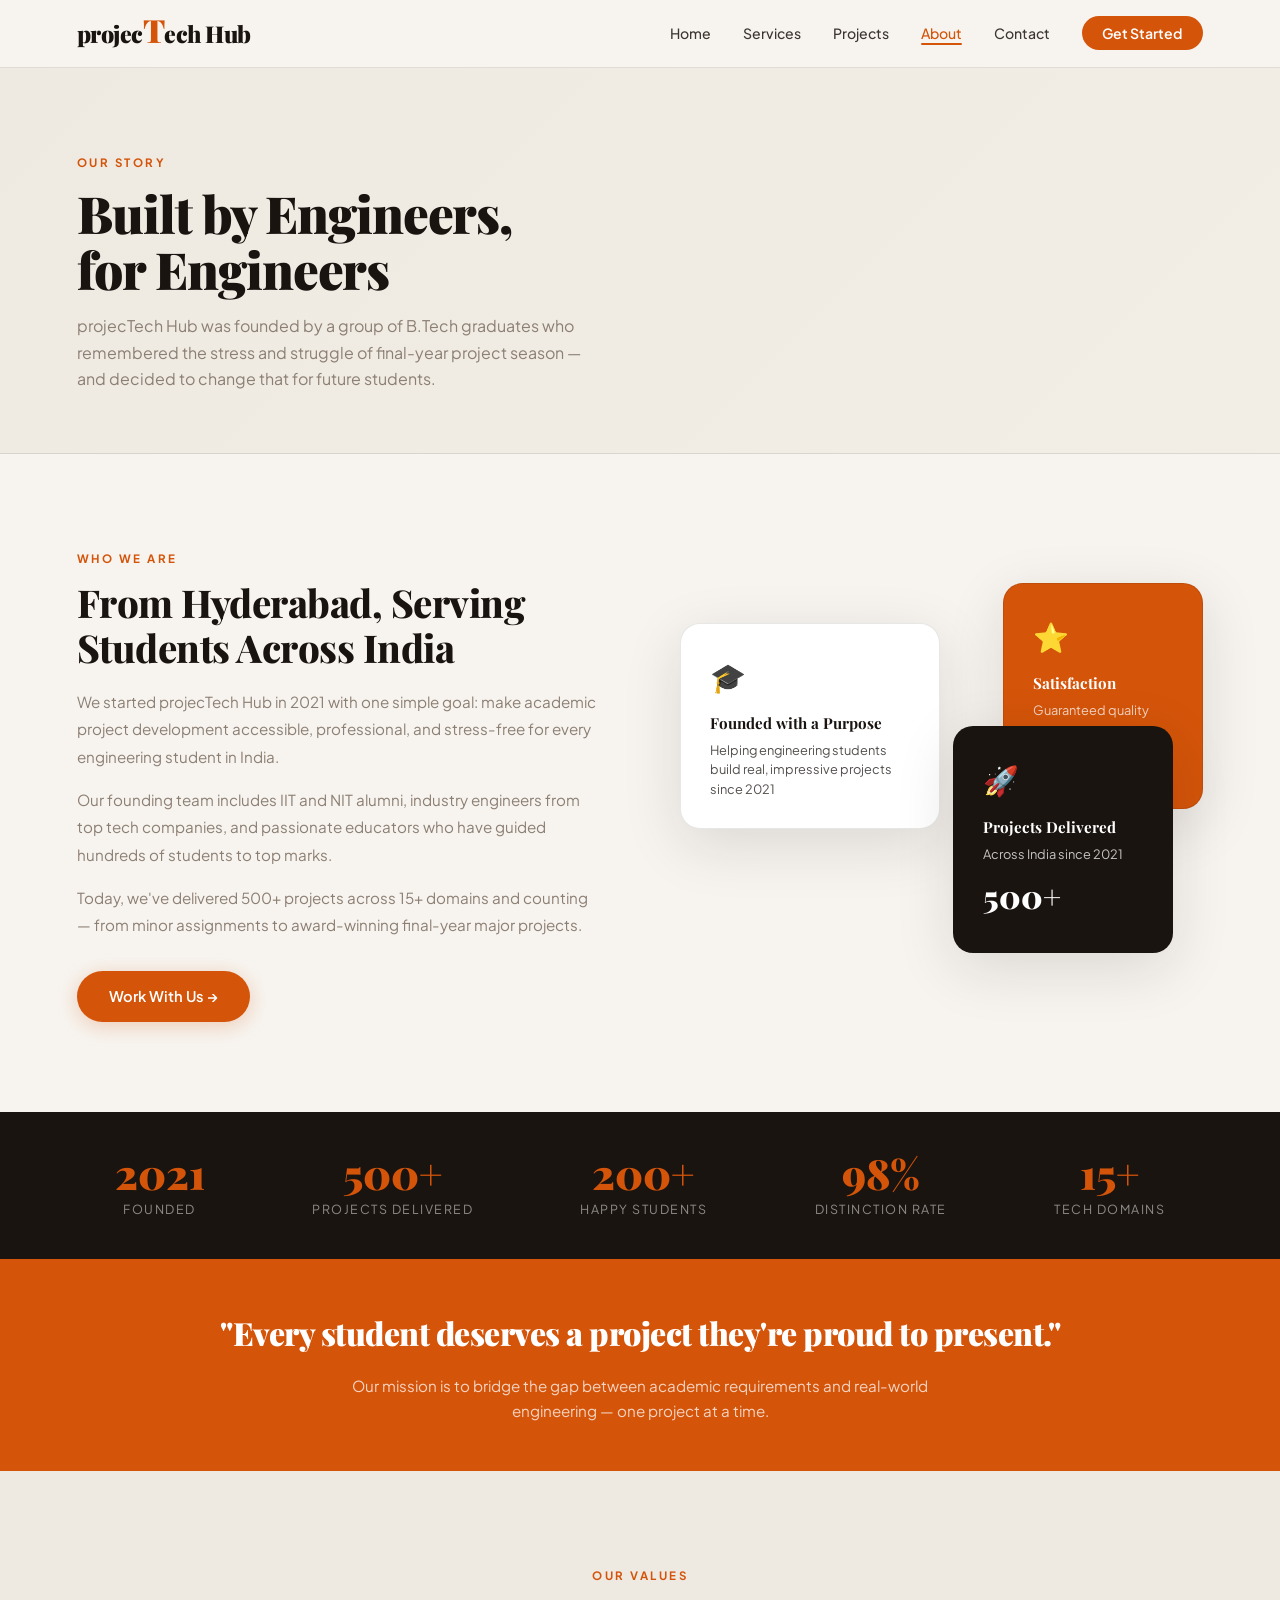
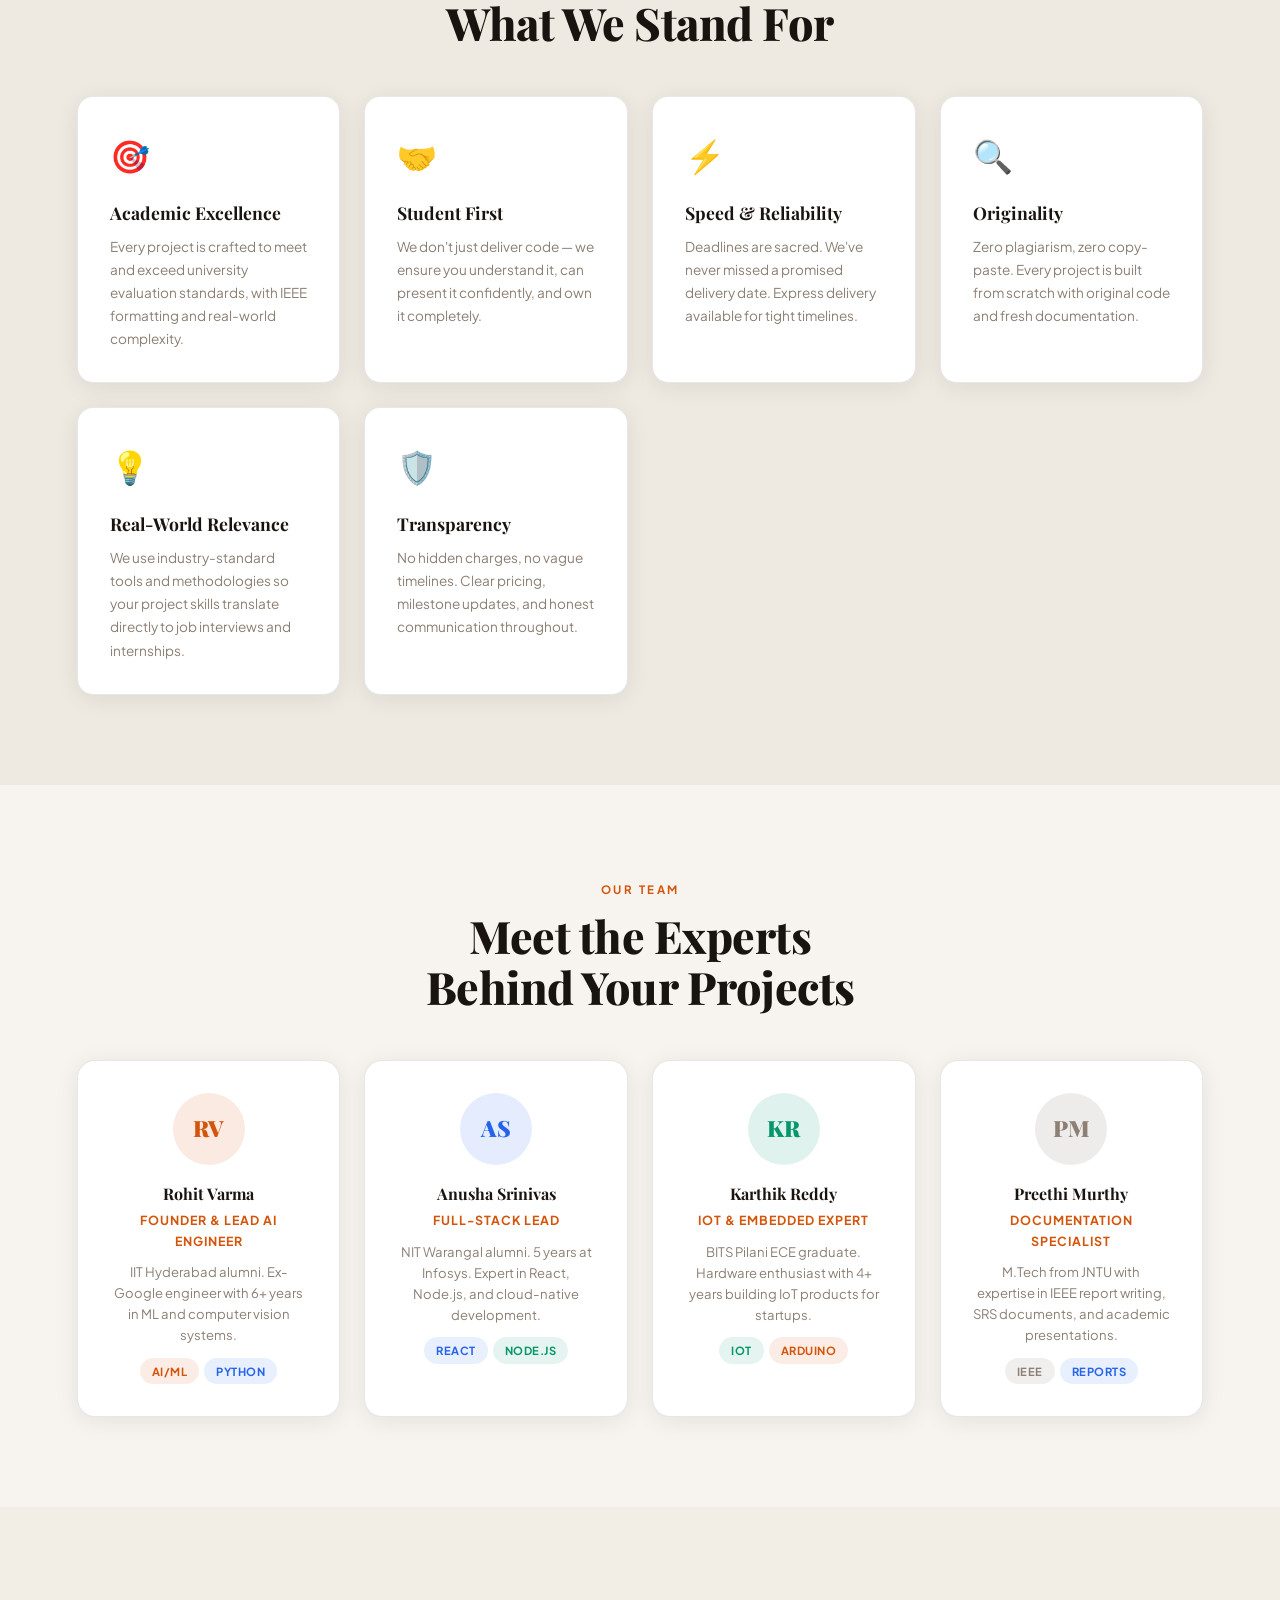
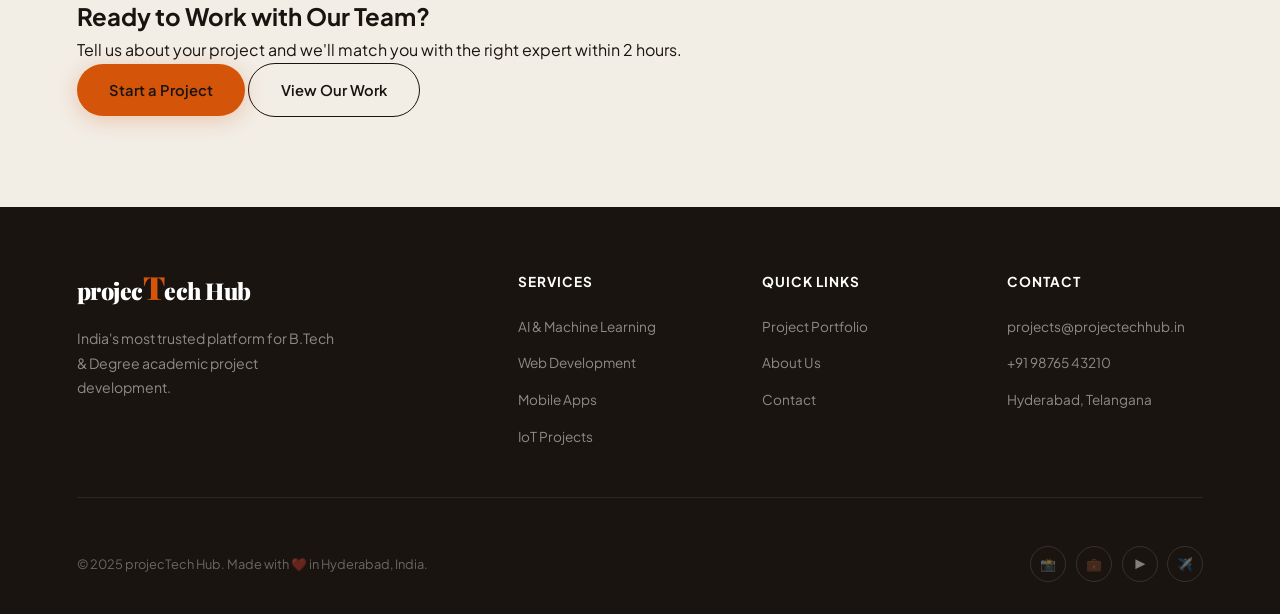
==== about.html @ 81f5f164 "Add files via upload" ====
<!DOCTYPE html>
<html lang="en">
<head>
<meta charset="UTF-8">
<meta name="viewport" content="width=device-width, initial-scale=1.0">
<title>About — projecTech Hub</title>
<link rel="stylesheet" href="style.css">
<style>
.page-hero { background:linear-gradient(135deg,var(--bg2) 0%,var(--surface2) 100%); padding:80px 6% 60px; border-bottom:1px solid var(--border); }
.page-hero h1 { font-family:'Playfair Display',serif; font-size:clamp(2.2rem,4vw,3.5rem); font-weight:900; line-height:1.1; letter-spacing:-1px; margin-bottom:1rem; }
.page-hero p { color:var(--muted); font-size:1rem; max-width:520px; }

/* story */
.story-layout {
  display: grid;
  grid-template-columns: 1fr 1fr;
  gap: 5rem;
  align-items: center;
}
.story-text h2 { font-family:'Playfair Display',serif; font-size:clamp(1.8rem,3vw,2.6rem); font-weight:800; line-height:1.15; letter-spacing:-0.5px; margin-bottom:1.2rem; }
.story-text p { color:var(--muted); font-size:0.95rem; line-height:1.8; margin-bottom:1rem; }

.story-visual {
  position: relative;
  height: 400px;
}
.story-card {
  position: absolute;
  background: var(--surface);
  border: 1px solid var(--border);
  border-radius: 20px;
  padding: 1.8rem;
  box-shadow: var(--shadow-lg);
}
.story-card-main { width: 260px; top: 40px; left: 0; z-index: 2; }
.story-card-float { width: 200px; top: 0; right: 0; z-index: 1; background: var(--accent); color:#fff; }
.story-card-bottom { width: 220px; bottom: 30px; right: 30px; z-index: 3; background: var(--ink); color:#fff; }
.s-icon { font-size:1.8rem; margin-bottom:0.7rem; }
.s-title { font-family:'Playfair Display',serif; font-weight:700; font-size:0.95rem; margin-bottom:0.3rem; }
.s-body { font-size:0.8rem; opacity:0.75; line-height:1.5; }
.s-num { font-family:'Playfair Display',serif; font-size:2rem; font-weight:900; margin-top:0.4rem; }

/* values */
.values-grid {
  display: grid;
  grid-template-columns: repeat(auto-fill, minmax(240px,1fr));
  gap: 1.5rem;
  margin-top: 3rem;
}
.value-card {
  background: var(--surface);
  border: 1px solid var(--border);
  border-radius: 16px;
  padding: 2rem;
  box-shadow: var(--shadow);
  transition: all 0.28s;
}
.value-card:hover { transform: translateY(-4px); box-shadow: var(--shadow-lg); }
.v-icon { font-size: 2rem; margin-bottom: 1rem; }
.value-card h3 { font-family:'Playfair Display',serif; font-size:1.1rem; font-weight:700; margin-bottom:0.5rem; }
.value-card p { color:var(--muted); font-size:0.85rem; line-height:1.7; }

/* team */
.team-grid {
  display: grid;
  grid-template-columns: repeat(auto-fill, minmax(220px,1fr));
  gap: 1.5rem;
  margin-top: 3rem;
}
.team-card {
  background: var(--surface);
  border: 1px solid var(--border);
  border-radius: 18px;
  padding: 2rem;
  text-align: center;
  box-shadow: var(--shadow);
  transition: all 0.28s;
}
.team-card:hover { transform: translateY(-4px); box-shadow: var(--shadow-lg); }
.team-avatar {
  width: 72px; height: 72px;
  border-radius: 50%;
  display: flex; align-items: center; justify-content: center;
  font-family: 'Playfair Display', serif;
  font-weight: 900; font-size: 1.4rem;
  margin: 0 auto 1rem;
}
.team-card h4 { font-family:'Playfair Display',serif; font-weight:700; font-size:1rem; margin-bottom:0.2rem; }
.team-role { color:var(--accent); font-size:0.78rem; font-weight:700; text-transform:uppercase; letter-spacing:1px; margin-bottom:0.6rem; }
.team-card p { color:var(--muted); font-size:0.82rem; line-height:1.6; }
.team-tags { display:flex; flex-wrap:wrap; gap:0.3rem; justify-content:center; margin-top:0.8rem; }

/* mission strip */
.mission-strip {
  background: var(--accent);
  padding: 3rem 6%;
  text-align: center;
}
.mission-strip h2 { font-family:'Playfair Display',serif; font-size:clamp(1.5rem,2.5vw,2.2rem); font-weight:900; color:#fff; margin-bottom:0.8rem; letter-spacing:-0.5px; }
.mission-strip p { color:rgba(255,255,255,0.75); max-width:600px; margin:0 auto; font-size:0.95rem; }

@media(max-width:860px) {
  .story-layout { grid-template-columns: 1fr; }
  .story-visual { height: 280px; }
  .story-card-main { width: 200px; }
  .story-card-float { width: 160px; }
  .story-card-bottom { width: 175px; right:0; bottom:0; }
}
</style>
</head>
<body>
<nav>
  <a href="index.html" class="logo"><span class="small">projec</span><span class="BIG">T</span><span class="small">ech</span>&nbsp;<span class="hub">Hub</span></a>
  <ul class="nav-links">
    <li><a href="index.html">Home</a></li>
    <li><a href="services.html">Services</a></li>
    <li><a href="projects.html">Projects</a></li>
    <li><a href="about.html" class="active">About</a></li>
    <li><a href="contact.html">Contact</a></li>
    <li><a href="contact.html" class="nav-cta">Get Started</a></li>
  </ul>
  <div class="hamburger"><span></span><span></span><span></span></div>
</nav>

<div class="page">
  <div class="page-hero">
    <div>
      <span class="section-tag">Our Story</span>
      <h1>Built by Engineers,<br>for Engineers</h1>
      <p>projecTech Hub was founded by a group of B.Tech graduates who remembered the stress and struggle of final-year project season — and decided to change that for future students.</p>
    </div>
  </div>

  <!-- STORY -->
  <section style="background:var(--bg)">
    <div class="container">
      <div class="story-layout">
        <div class="story-text reveal">
          <span class="section-tag">Who We Are</span>
          <h2>From Hyderabad, Serving Students Across India</h2>
          <p>We started projecTech Hub in 2021 with one simple goal: make academic project development accessible, professional, and stress-free for every engineering student in India.</p>
          <p>Our founding team includes IIT and NIT alumni, industry engineers from top tech companies, and passionate educators who have guided hundreds of students to top marks.</p>
          <p>Today, we've delivered 500+ projects across 15+ domains and counting — from minor assignments to award-winning final-year major projects.</p>
          <a href="contact.html" class="btn-primary" style="margin-top:1rem">Work With Us →</a>
        </div>
        <div class="story-visual reveal">
          <div class="story-card story-card-main">
            <div class="s-icon">🎓</div>
            <div class="s-title">Founded with a Purpose</div>
            <div class="s-body">Helping engineering students build real, impressive projects since 2021</div>
          </div>
          <div class="story-card story-card-float">
            <div class="s-icon">⭐</div>
            <div class="s-title">Satisfaction</div>
            <div class="s-body">Guaranteed quality</div>
            <div class="s-num">4.9/5</div>
          </div>
          <div class="story-card story-card-bottom">
            <div class="s-icon">🚀</div>
            <div class="s-title">Projects Delivered</div>
            <div class="s-body">Across India since 2021</div>
            <div class="s-num">500+</div>
          </div>
        </div>
      </div>
    </div>
  </section>

  <!-- STATS -->
  <div class="stat-strip">
    <div class="stat-item"><span class="stat-num">2021</span><div class="stat-label">Founded</div></div>
    <div class="stat-item"><span class="stat-num">500+</span><div class="stat-label">Projects Delivered</div></div>
    <div class="stat-item"><span class="stat-num">200+</span><div class="stat-label">Happy Students</div></div>
    <div class="stat-item"><span class="stat-num">98%</span><div class="stat-label">Distinction Rate</div></div>
    <div class="stat-item"><span class="stat-num">15+</span><div class="stat-label">Tech Domains</div></div>
  </div>

  <!-- MISSION -->
  <div class="mission-strip">
    <h2>"Every student deserves a project they're proud to present."</h2>
    <p>Our mission is to bridge the gap between academic requirements and real-world engineering — one project at a time.</p>
  </div>

  <!-- VALUES -->
  <section style="background:var(--bg2)">
    <div class="container">
      <div class="reveal" style="text-align:center;max-width:540px;margin:0 auto">
        <span class="section-tag">Our Values</span>
        <h2 class="section-title">What We Stand For</h2>
      </div>
      <div class="values-grid">
        <div class="value-card reveal"><div class="v-icon">🎯</div><h3>Academic Excellence</h3><p>Every project is crafted to meet and exceed university evaluation standards, with IEEE formatting and real-world complexity.</p></div>
        <div class="value-card reveal"><div class="v-icon">🤝</div><h3>Student First</h3><p>We don't just deliver code — we ensure you understand it, can present it confidently, and own it completely.</p></div>
        <div class="value-card reveal"><div class="v-icon">⚡</div><h3>Speed & Reliability</h3><p>Deadlines are sacred. We've never missed a promised delivery date. Express delivery available for tight timelines.</p></div>
        <div class="value-card reveal"><div class="v-icon">🔍</div><h3>Originality</h3><p>Zero plagiarism, zero copy-paste. Every project is built from scratch with original code and fresh documentation.</p></div>
        <div class="value-card reveal"><div class="v-icon">💡</div><h3>Real-World Relevance</h3><p>We use industry-standard tools and methodologies so your project skills translate directly to job interviews and internships.</p></div>
        <div class="value-card reveal"><div class="v-icon">🛡️</div><h3>Transparency</h3><p>No hidden charges, no vague timelines. Clear pricing, milestone updates, and honest communication throughout.</p></div>
      </div>
    </div>
  </section>

  <!-- TEAM -->
  <section style="background:var(--bg)">
    <div class="container">
      <div class="reveal" style="text-align:center;max-width:540px;margin:0 auto">
        <span class="section-tag">Our Team</span>
        <h2 class="section-title">Meet the Experts<br>Behind Your Projects</h2>
      </div>
      <div class="team-grid">
        <div class="team-card reveal">
          <div class="team-avatar" style="background:rgba(212,84,10,0.12);color:var(--accent)">RV</div>
          <h4>Rohit Varma</h4>
          <div class="team-role">Founder & Lead AI Engineer</div>
          <p>IIT Hyderabad alumni. Ex-Google engineer with 6+ years in ML and computer vision systems.</p>
          <div class="team-tags"><span class="tag tag-orange">AI/ML</span><span class="tag tag-blue">Python</span></div>
        </div>
        <div class="team-card reveal">
          <div class="team-avatar" style="background:rgba(37,99,235,0.12);color:var(--accent2)">AS</div>
          <h4>Anusha Srinivas</h4>
          <div class="team-role">Full-Stack Lead</div>
          <p>NIT Warangal alumni. 5 years at Infosys. Expert in React, Node.js, and cloud-native development.</p>
          <div class="team-tags"><span class="tag tag-blue">React</span><span class="tag tag-green">Node.js</span></div>
        </div>
        <div class="team-card reveal">
          <div class="team-avatar" style="background:rgba(5,150,105,0.12);color:var(--accent3)">KR</div>
          <h4>Karthik Reddy</h4>
          <div class="team-role">IoT & Embedded Expert</div>
          <p>BITS Pilani ECE graduate. Hardware enthusiast with 4+ years building IoT products for startups.</p>
          <div class="team-tags"><span class="tag tag-green">IoT</span><span class="tag tag-orange">Arduino</span></div>
        </div>
        <div class="team-card reveal">
          <div class="team-avatar" style="background:rgba(140,127,116,0.15);color:var(--muted)">PM</div>
          <h4>Preethi Murthy</h4>
          <div class="team-role">Documentation Specialist</div>
          <p>M.Tech from JNTU with expertise in IEEE report writing, SRS documents, and academic presentations.</p>
          <div class="team-tags"><span class="tag tag-brown">IEEE</span><span class="tag tag-blue">Reports</span></div>
        </div>
      </div>
    </div>
  </section>

  <!-- CTA -->
  <section style="background:var(--surface2)">
    <div class="container">
      <div class="cta-block reveal">
        <h2>Ready to Work with Our Team?</h2>
        <p>Tell us about your project and we'll match you with the right expert within 2 hours.</p>
        <div class="cta-btns">
          <a href="contact.html" class="btn-primary btn-white" style="color:var(--ink)">Start a Project</a>
          <a href="projects.html" class="btn-outline btn-ghost">View Our Work</a>
        </div>
      </div>
    </div>
  </section>

</div>

<footer>
  <div class="footer-inner">
    <div class="footer-grid">
      <div class="footer-brand">
        <a href="index.html" class="logo"><span class="small">projec</span><span class="BIG">T</span><span class="small">ech</span>&nbsp;<span class="hub" style="color:#fff">Hub</span></a>
        <p>India's most trusted platform for B.Tech & Degree academic project development.</p>
      </div>
      <div><h5>Services</h5><ul><li><a href="services.html">AI & Machine Learning</a></li><li><a href="services.html">Web Development</a></li><li><a href="services.html">Mobile Apps</a></li><li><a href="services.html">IoT Projects</a></li></ul></div>
      <div><h5>Quick Links</h5><ul><li><a href="projects.html">Project Portfolio</a></li><li><a href="about.html">About Us</a></li><li><a href="contact.html">Contact</a></li></ul></div>
      <div><h5>Contact</h5><ul><li><a href="#">projects@projectechhub.in</a></li><li><a href="#">+91 98765 43210</a></li><li><a href="#">Hyderabad, Telangana</a></li></ul></div>
    </div>
    <div class="footer-bottom">
      <span>© 2025 projecTech Hub. Made with ❤️ in Hyderabad, India.</span>
      <div class="social-links"><a href="#">📸</a><a href="#">💼</a><a href="#">▶️</a><a href="#">✈️</a></div>
    </div>
  </div>
</footer>
<script src="main.js"></script>
</body>
</html>
---- style.css ----
@import url('https://fonts.googleapis.com/css2?family=Playfair+Display:wght@700;800;900&family=Plus+Jakarta+Sans:wght@300;400;500;600;700&display=swap');

:root {
  --white: #ffffff;
  --bg: #f7f4ef;
  --bg2: #eeeae2;
  --surface: #ffffff;
  --surface2: #f2ede5;
  --ink: #1a1410;
  --ink2: #3d3530;
  --muted: #8c7f74;
  --accent: #d4540a;
  --accent2: #2563eb;
  --accent3: #059669;
  --border: rgba(26,20,16,0.1);
  --shadow: 0 4px 24px rgba(26,20,16,0.08);
  --shadow-lg: 0 16px 60px rgba(26,20,16,0.12);
}

*, *::before, *::after { margin:0; padding:0; box-sizing:border-box; }
html { scroll-behavior:smooth; }

body {
  font-family: 'Plus Jakarta Sans', sans-serif;
  background: var(--bg);
  color: var(--ink);
  overflow-x: hidden;
  line-height: 1.65;
}

/* ── NAV ── */
nav {
  position: fixed;
  top: 0; left: 0; right: 0;
  z-index: 200;
  height: 68px;
  display: flex;
  align-items: center;
  justify-content: space-between;
  padding: 0 6%;
  background: rgba(247,244,239,0.92);
  backdrop-filter: blur(16px);
  border-bottom: 1px solid var(--border);
  transition: box-shadow 0.3s;
}
nav.scrolled { box-shadow: var(--shadow); }

.logo {
  font-family: 'Playfair Display', serif;
  font-size: 1.45rem;
  font-weight: 900;
  color: var(--ink);
  text-decoration: none;
  letter-spacing: -0.5px;
  display: flex;
  align-items: baseline;
  gap: 0;
}
.logo .small { font-size: 1.45rem; }
.logo .BIG {
  font-size: 2rem;
  color: var(--accent);
  line-height: 1;
  display: inline-block;
  margin-bottom: -4px;
}
.logo .hub { color: var(--ink); font-size:1.45rem }

.nav-links {
  display: flex;
  align-items: center;
  gap: 2rem;
  list-style: none;
}
.nav-links a {
  text-decoration: none;
  color: var(--ink2);
  font-size: 0.88rem;
  font-weight: 500;
  transition: color 0.2s;
  position: relative;
}
.nav-links a::after {
  content: '';
  position: absolute;
  bottom: -3px; left: 0; right: 0;
  height: 2px;
  background: var(--accent);
  transform: scaleX(0);
  transition: transform 0.2s;
  border-radius: 2px;
}
.nav-links a:hover { color: var(--accent); }
.nav-links a:hover::after, .nav-links a.active::after { transform: scaleX(1); }
.nav-links a.active { color: var(--accent); }

.nav-cta {
  background: var(--accent) !important;
  color: #fff !important;
  padding: 0.5rem 1.3rem !important;
  border-radius: 50px;
  font-weight: 600 !important;
}
.nav-cta::after { display: none !important; }
.nav-cta:hover { background: #b84508 !important; color: #fff !important; box-shadow: 0 4px 16px rgba(212,84,10,0.35); }

.hamburger { display: none; flex-direction: column; gap: 5px; cursor: pointer; padding: 4px; }
.hamburger span { display: block; width: 22px; height: 2px; background: var(--ink); border-radius: 2px; transition: all 0.3s; }

/* ── PAGE WRAPPER ── */
.page { padding-top: 68px; min-height: 100vh; }

/* ── SECTION COMMON ── */
section { padding: 90px 6%; }
.container { max-width: 1200px; margin: 0 auto; }
.section-tag {
  display: inline-block;
  font-size: 0.72rem;
  font-weight: 700;
  text-transform: uppercase;
  letter-spacing: 2.5px;
  color: var(--accent);
  margin-bottom: 0.8rem;
}
.section-title {
  font-family: 'Playfair Display', serif;
  font-size: clamp(2rem, 3.5vw, 3rem);
  font-weight: 800;
  line-height: 1.12;
  color: var(--ink);
  letter-spacing: -0.5px;
  margin-bottom: 1rem;
}
.section-sub {
  color: var(--muted);
  font-size: 1rem;
  font-weight: 400;
  max-width: 520px;
  line-height: 1.75;
}

/* ── BUTTONS ── */
.btn-primary {
  display: inline-flex;
  align-items: center;
  gap: 0.5rem;
  background: var(--accent);
  color: #fff;
  padding: 0.85rem 2rem;
  border-radius: 50px;
  font-weight: 600;
  font-size: 0.92rem;
  text-decoration: none;
  transition: all 0.22s;
  box-shadow: 0 4px 20px rgba(212,84,10,0.25);
  border: none;
  cursor: pointer;
  font-family: 'Plus Jakarta Sans', sans-serif;
}
.btn-primary:hover { background: #b84508; transform: translateY(-2px); box-shadow: 0 8px 28px rgba(212,84,10,0.35); }

.btn-outline {
  display: inline-flex;
  align-items: center;
  gap: 0.5rem;
  border: 1.5px solid var(--ink);
  color: var(--ink);
  padding: 0.85rem 2rem;
  border-radius: 50px;
  font-weight: 600;
  font-size: 0.92rem;
  text-decoration: none;
  transition: all 0.22s;
  background: transparent;
  cursor: pointer;
  font-family: 'Plus Jakarta Sans', sans-serif;
}
.btn-outline:hover { background: var(--ink); color: #fff; transform: translateY(-2px); }

/* ── CARDS ── */
.card {
  background: var(--surface);
  border: 1px solid var(--border);
  border-radius: 16px;
  padding: 2rem;
  box-shadow: var(--shadow);
  transition: transform 0.28s, box-shadow 0.28s;
}
.card:hover { transform: translateY(-5px); box-shadow: var(--shadow-lg); }

/* ── TAGS ── */
.tag {
  display: inline-block;
  padding: 0.25rem 0.75rem;
  border-radius: 50px;
  font-size: 0.7rem;
  font-weight: 700;
  text-transform: uppercase;
  letter-spacing: 0.5px;
}
.tag-orange { background: rgba(212,84,10,0.1); color: var(--accent); }
.tag-blue { background: rgba(37,99,235,0.1); color: var(--accent2); }
.tag-green { background: rgba(5,150,105,0.1); color: var(--accent3); }
.tag-brown { background: rgba(140,127,116,0.12); color: var(--muted); }

/* ── LEVEL BADGE ── */
.level-badge {
  display: inline-flex;
  align-items: center;
  gap: 0.4rem;
  font-size: 0.75rem;
  font-weight: 600;
  color: var(--muted);
}
.level-dot { width: 7px; height: 7px; border-radius: 50%; }
.major .level-dot { background: var(--accent); }
.minor .level-dot { background: var(--accent2); }

/* ── REVEAL ── */
.reveal { opacity:0; transform:translateY(28px); transition: opacity 0.7s ease, transform 0.7s ease; }
.reveal.visible { opacity:1; transform:translateY(0); }

/* ── FOOTER ── */
footer {
  background: var(--ink);
  color: rgba(255,255,255,0.7);
  padding: 4rem 6% 2rem;
}
.footer-inner {
  max-width: 1200px;
  margin: 0 auto;
}
.footer-grid {
  display: grid;
  grid-template-columns: 2fr 1fr 1fr 1fr;
  gap: 3rem;
  margin-bottom: 3rem;
  padding-bottom: 3rem;
  border-bottom: 1px solid rgba(255,255,255,0.08);
}
.footer-brand .logo { color: #fff; }
.footer-brand .BIG { color: var(--accent); }
.footer-brand p { color: rgba(255,255,255,0.5); font-size: 0.88rem; margin-top: 1rem; line-height: 1.75; max-width: 260px; }
footer h5 { color: #fff; font-size: 0.85rem; font-weight: 700; margin-bottom: 1.2rem; text-transform: uppercase; letter-spacing: 1px; }
footer ul { list-style: none; display: flex; flex-direction: column; gap: 0.65rem; }
footer ul li a { color: rgba(255,255,255,0.5); text-decoration: none; font-size: 0.85rem; transition: color 0.2s; }
footer ul li a:hover { color: var(--accent); }
.footer-bottom {
  display: flex;
  justify-content: space-between;
  align-items: center;
  flex-wrap: wrap;
  gap: 1rem;
  font-size: 0.8rem;
  color: rgba(255,255,255,0.35);
}
.social-links { display: flex; gap: 0.6rem; }
.social-links a {
  width: 36px; height: 36px;
  border-radius: 50%;
  border: 1px solid rgba(255,255,255,0.12);
  display: flex;
  align-items: center;
  justify-content: center;
  color: rgba(255,255,255,0.45);
  text-decoration: none;
  font-size: 0.8rem;
  transition: all 0.2s;
}
.social-links a:hover { border-color: var(--accent); color: var(--accent); }

/* ── HERO DIAGONAL ── */
.hero-diagonal {
  background: linear-gradient(160deg, var(--bg) 55%, var(--surface2) 55%);
}

/* ── DIVIDER ── */
.divider {
  height: 1px;
  background: var(--border);
  margin: 0 6%;
}

/* ── FORM ── */
.form-group { display: flex; flex-direction: column; gap: 0.4rem; margin-bottom: 1.2rem; }
.form-group label { font-size: 0.78rem; font-weight: 700; color: var(--ink2); text-transform: uppercase; letter-spacing: 0.5px; }
.form-group input, .form-group select, .form-group textarea {
  background: var(--bg);
  border: 1.5px solid var(--border);
  border-radius: 10px;
  padding: 0.8rem 1.1rem;
  color: var(--ink);
  font-family: 'Plus Jakarta Sans', sans-serif;
  font-size: 0.9rem;
  transition: border-color 0.2s, box-shadow 0.2s;
  outline: none;
  resize: vertical;
}
.form-group input:focus, .form-group select:focus, .form-group textarea:focus {
  border-color: var(--accent);
  box-shadow: 0 0 0 3px rgba(212,84,10,0.08);
}
.form-row { display: grid; grid-template-columns: 1fr 1fr; gap: 1rem; }

/* ── MARQUEE ── */
.marquee-wrap { overflow: hidden; position: relative; }
.marquee-wrap::before, .marquee-wrap::after {
  content: '';
  position: absolute;
  top: 0; bottom: 0;
  width: 120px;
  z-index: 2;
}
.marquee-wrap::before { left: 0; background: linear-gradient(90deg, var(--bg), transparent); }
.marquee-wrap::after { right: 0; background: linear-gradient(-90deg, var(--bg), transparent); }
.marquee-track { display: flex; gap: 1rem; animation: marquee 30s linear infinite; width: max-content; }
@keyframes marquee { from { transform: translateX(0); } to { transform: translateX(-50%); } }
.tech-pill {
  display: flex;
  align-items: center;
  gap: 0.5rem;
  padding: 0.55rem 1.3rem;
  border: 1.5px solid var(--border);
  border-radius: 50px;
  background: var(--surface);
  font-size: 0.82rem;
  font-weight: 600;
  color: var(--ink2);
  white-space: nowrap;
  box-shadow: var(--shadow);
}

/* ── STAT STRIP ── */
.stat-strip {
  display: flex;
  justify-content: space-around;
  align-items: center;
  background: var(--ink);
  padding: 2.5rem 6%;
  flex-wrap: wrap;
  gap: 2rem;
}
.stat-item { text-align: center; }
.stat-num {
  font-family: 'Playfair Display', serif;
  font-size: 2.6rem;
  font-weight: 900;
  color: var(--accent);
  display: block;
  line-height: 1;
}
.stat-label { font-size: 0.78rem; color: rgba(255,255,255,0.5); text-transform: uppercase; letter-spacing: 1.5px; margin-top: 0.3rem; }

@media(max-width:900px) {
  .footer-grid { grid-template-columns: 1fr 1fr; }
  .hamburger { display: flex; }
  .nav-links { 
    display: none;
    position: fixed;
    top: 68px; left: 0; right: 0;
    background: var(--bg);
    flex-direction: column;
    padding: 2rem 6%;
    gap: 1.5rem;
    border-bottom: 1px solid var(--border);
    box-shadow: var(--shadow-lg);
  }
  .nav-links.open { display: flex; }
  .form-row { grid-template-columns: 1fr; }
}
@media(max-width:600px) {
  .footer-grid { grid-template-columns: 1fr; }
  section { padding: 60px 5%; }
  nav { padding: 0 5%; }
}
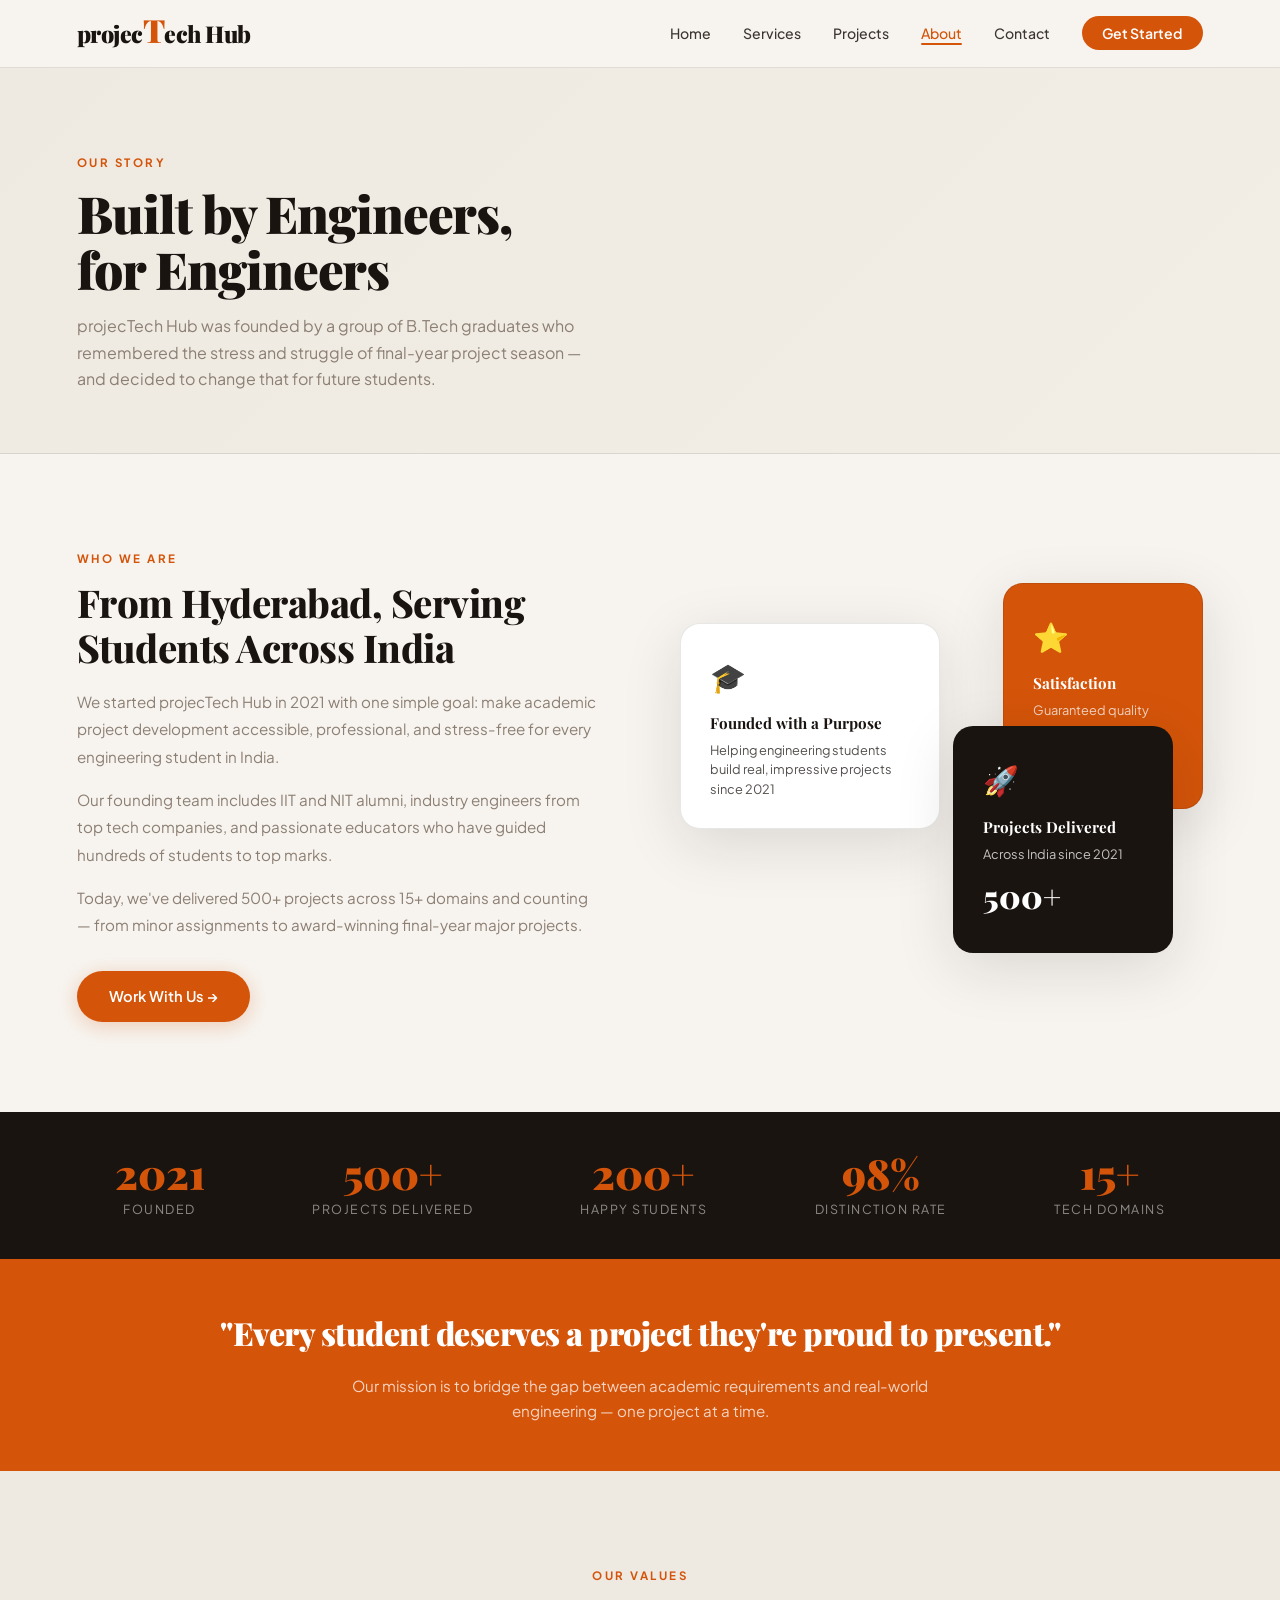
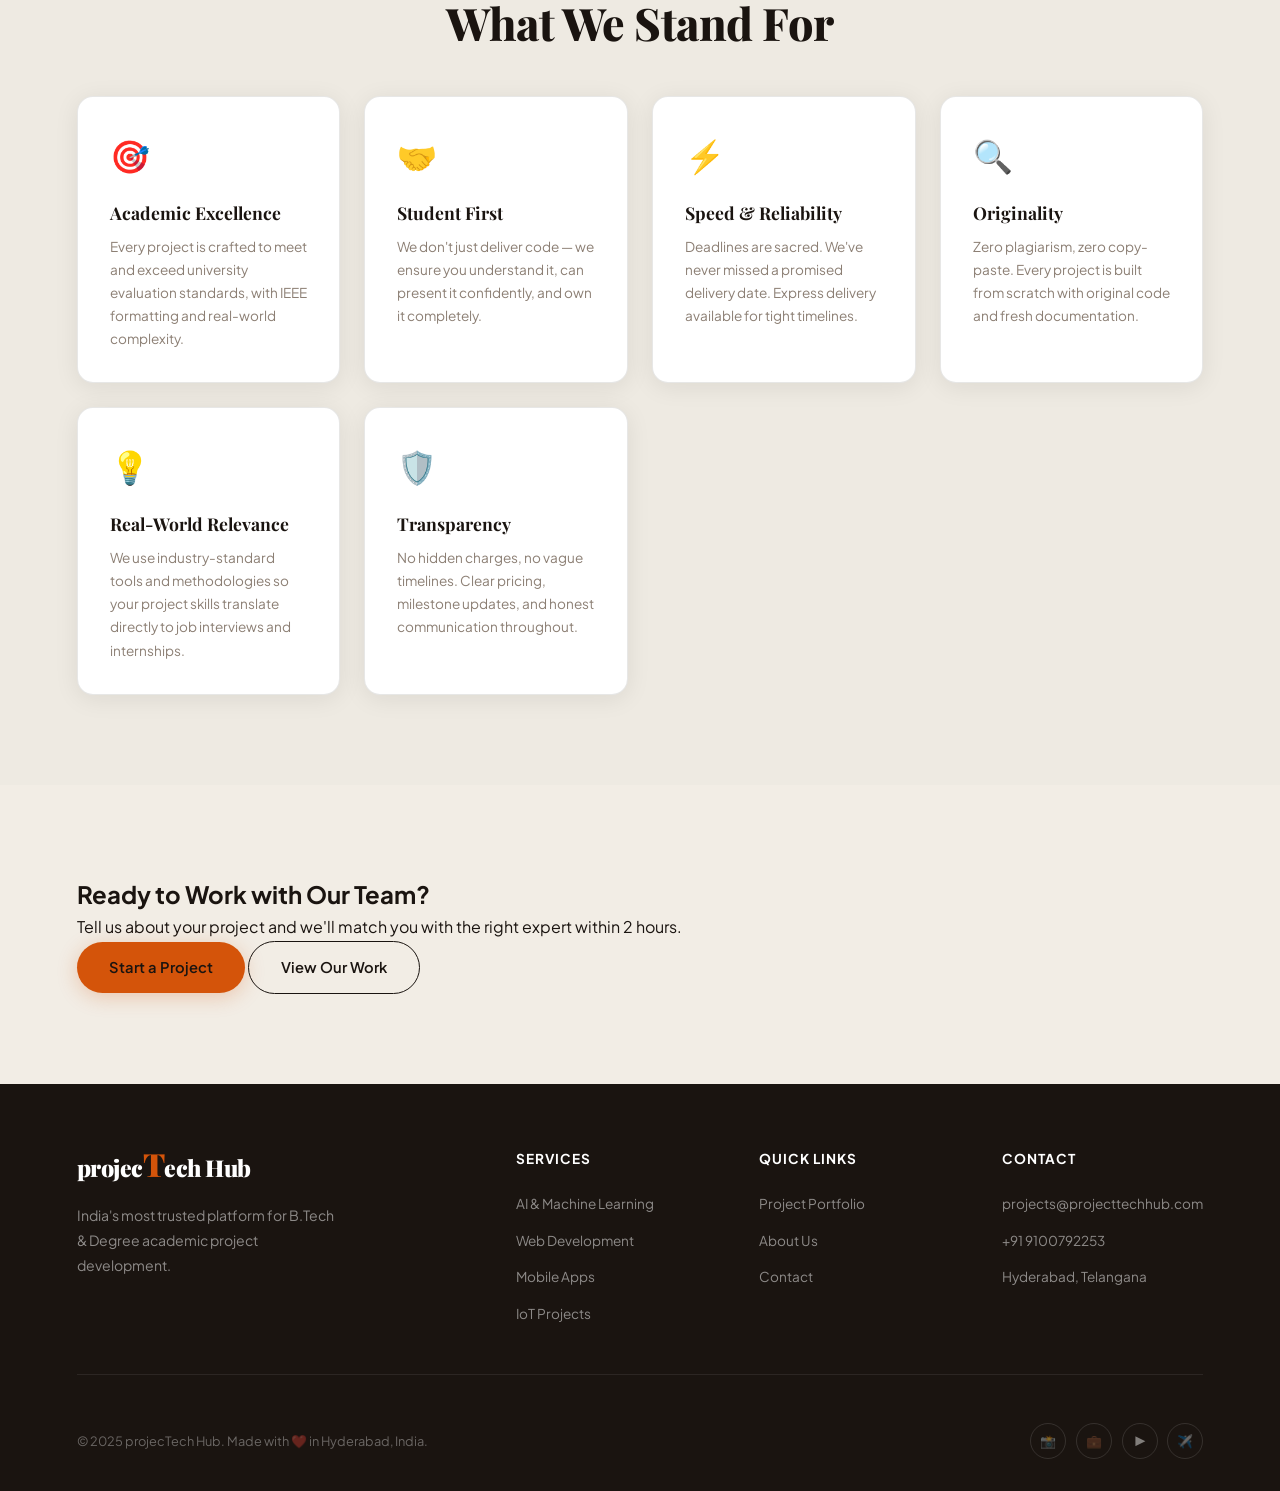
==== commit 9ec20131: "Add files via upload new changes" ====
--- a/about.html
+++ b/about.html
@@ -199,46 +199,6 @@
     </div>
   </section>
 
-  <!-- TEAM -->
-  <section style="background:var(--bg)">
-    <div class="container">
-      <div class="reveal" style="text-align:center;max-width:540px;margin:0 auto">
-        <span class="section-tag">Our Team</span>
-        <h2 class="section-title">Meet the Experts<br>Behind Your Projects</h2>
-      </div>
-      <div class="team-grid">
-        <div class="team-card reveal">
-          <div class="team-avatar" style="background:rgba(212,84,10,0.12);color:var(--accent)">RV</div>
-          <h4>Rohit Varma</h4>
-          <div class="team-role">Founder & Lead AI Engineer</div>
-          <p>IIT Hyderabad alumni. Ex-Google engineer with 6+ years in ML and computer vision systems.</p>
-          <div class="team-tags"><span class="tag tag-orange">AI/ML</span><span class="tag tag-blue">Python</span></div>
-        </div>
-        <div class="team-card reveal">
-          <div class="team-avatar" style="background:rgba(37,99,235,0.12);color:var(--accent2)">AS</div>
-          <h4>Anusha Srinivas</h4>
-          <div class="team-role">Full-Stack Lead</div>
-          <p>NIT Warangal alumni. 5 years at Infosys. Expert in React, Node.js, and cloud-native development.</p>
-          <div class="team-tags"><span class="tag tag-blue">React</span><span class="tag tag-green">Node.js</span></div>
-        </div>
-        <div class="team-card reveal">
-          <div class="team-avatar" style="background:rgba(5,150,105,0.12);color:var(--accent3)">KR</div>
-          <h4>Karthik Reddy</h4>
-          <div class="team-role">IoT & Embedded Expert</div>
-          <p>BITS Pilani ECE graduate. Hardware enthusiast with 4+ years building IoT products for startups.</p>
-          <div class="team-tags"><span class="tag tag-green">IoT</span><span class="tag tag-orange">Arduino</span></div>
-        </div>
-        <div class="team-card reveal">
-          <div class="team-avatar" style="background:rgba(140,127,116,0.15);color:var(--muted)">PM</div>
-          <h4>Preethi Murthy</h4>
-          <div class="team-role">Documentation Specialist</div>
-          <p>M.Tech from JNTU with expertise in IEEE report writing, SRS documents, and academic presentations.</p>
-          <div class="team-tags"><span class="tag tag-brown">IEEE</span><span class="tag tag-blue">Reports</span></div>
-        </div>
-      </div>
-    </div>
-  </section>
-
   <!-- CTA -->
   <section style="background:var(--surface2)">
     <div class="container">
@@ -264,7 +224,7 @@
       </div>
       <div><h5>Services</h5><ul><li><a href="services.html">AI & Machine Learning</a></li><li><a href="services.html">Web Development</a></li><li><a href="services.html">Mobile Apps</a></li><li><a href="services.html">IoT Projects</a></li></ul></div>
       <div><h5>Quick Links</h5><ul><li><a href="projects.html">Project Portfolio</a></li><li><a href="about.html">About Us</a></li><li><a href="contact.html">Contact</a></li></ul></div>
-      <div><h5>Contact</h5><ul><li><a href="#">projects@projectechhub.in</a></li><li><a href="#">+91 98765 43210</a></li><li><a href="#">Hyderabad, Telangana</a></li></ul></div>
+      <div><h5>Contact</h5><ul><li><a href="mailto:projects@projecttechhub.com">projects@projecttechhub.com</a></li><li><a href="tel:+919100792253">+91 9100792253</a></li><li><a href="#">Hyderabad, Telangana</a></li></ul></div>
     </div>
     <div class="footer-bottom">
       <span>© 2025 projecTech Hub. Made with ❤️ in Hyderabad, India.</span>
